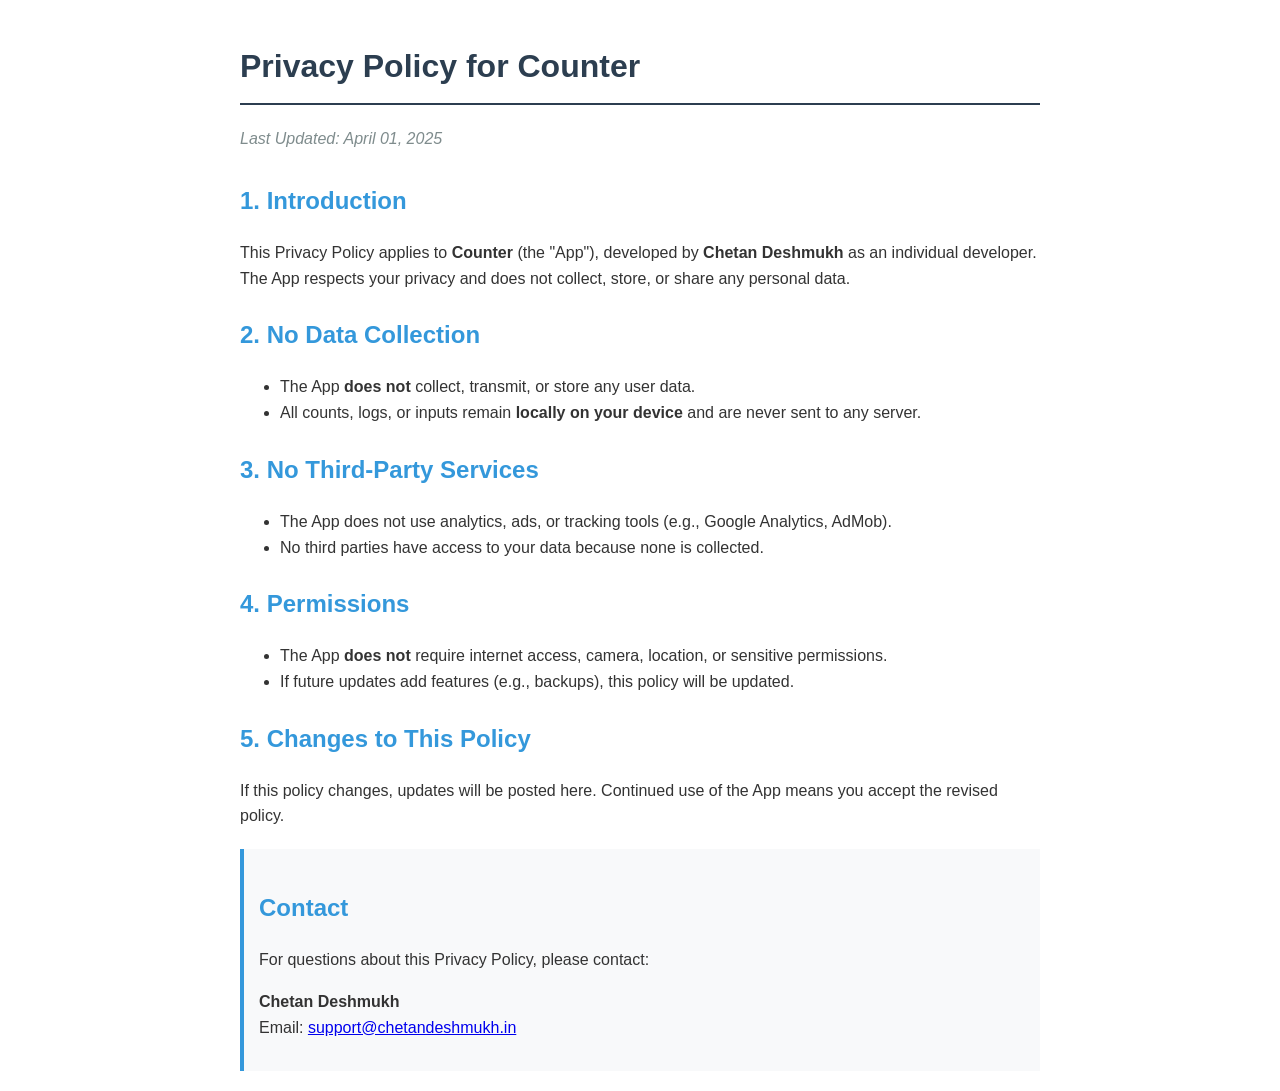
==== counter/privacypolicy.html @ 254cbb08 "Initial commit" ====
<!DOCTYPE html>
<html lang="en">
<head>
    <meta charset="UTF-8">
    <meta name="viewport" content="width=device-width, initial-scale=1.0">
    <title>Privacy Policy - Counter</title>
    <style>
        body {
            font-family: Arial, sans-serif;
            line-height: 1.6;
            margin: 0;
            padding: 20px;
            max-width: 800px;
            margin: 0 auto;
            color: #333;
        }
        h1 {
            color: #2c3e50;
            border-bottom: 2px solid #2c3e50;
            padding-bottom: 10px;
        }
        h2 {
            color: #3498db;
            margin-top: 25px;
        }
        .last-updated {
            font-style: italic;
            color: #7f8c8d;
            margin-bottom: 30px;
        }
        .contact {
            background-color: #f8f9fa;
            padding: 15px;
            border-left: 4px solid #3498db;
            margin-top: 20px;
        }
    </style>
</head>
<body>
    <h1>Privacy Policy for Counter</h1>
    <div class="last-updated">Last Updated: April 01, 2025</div>

    <h2>1. Introduction</h2>
    <p>This Privacy Policy applies to <strong>Counter</strong> (the "App"), developed by <strong>Chetan Deshmukh</strong> as an individual developer. The App respects your privacy and does not collect, store, or share any personal data.</p>

    <h2>2. No Data Collection</h2>
    <ul>
        <li>The App <strong>does not</strong> collect, transmit, or store any user data.</li>
        <li>All counts, logs, or inputs remain <strong>locally on your device</strong> and are never sent to any server.</li>
    </ul>

    <h2>3. No Third-Party Services</h2>
    <ul>
        <li>The App does not use analytics, ads, or tracking tools (e.g., Google Analytics, AdMob).</li>
        <li>No third parties have access to your data because none is collected.</li>
    </ul>

    <h2>4. Permissions</h2>
    <ul>
        <li>The App <strong>does not</strong> require internet access, camera, location, or sensitive permissions.</li>
        <li>If future updates add features (e.g., backups), this policy will be updated.</li>
    </ul>

    <h2>5. Changes to This Policy</h2>
    <p>If this policy changes, updates will be posted here. Continued use of the App means you accept the revised policy.</p>

    <div class="contact">
        <h2>Contact</h2>
        <p>For questions about this Privacy Policy, please contact:</p>
        <p><strong>Chetan Deshmukh</strong><br>
        Email: <a href="mailto:support@chetandeshmukh.in">support@chetandeshmukh.in</a></p>
    </div>
</body>
</html>
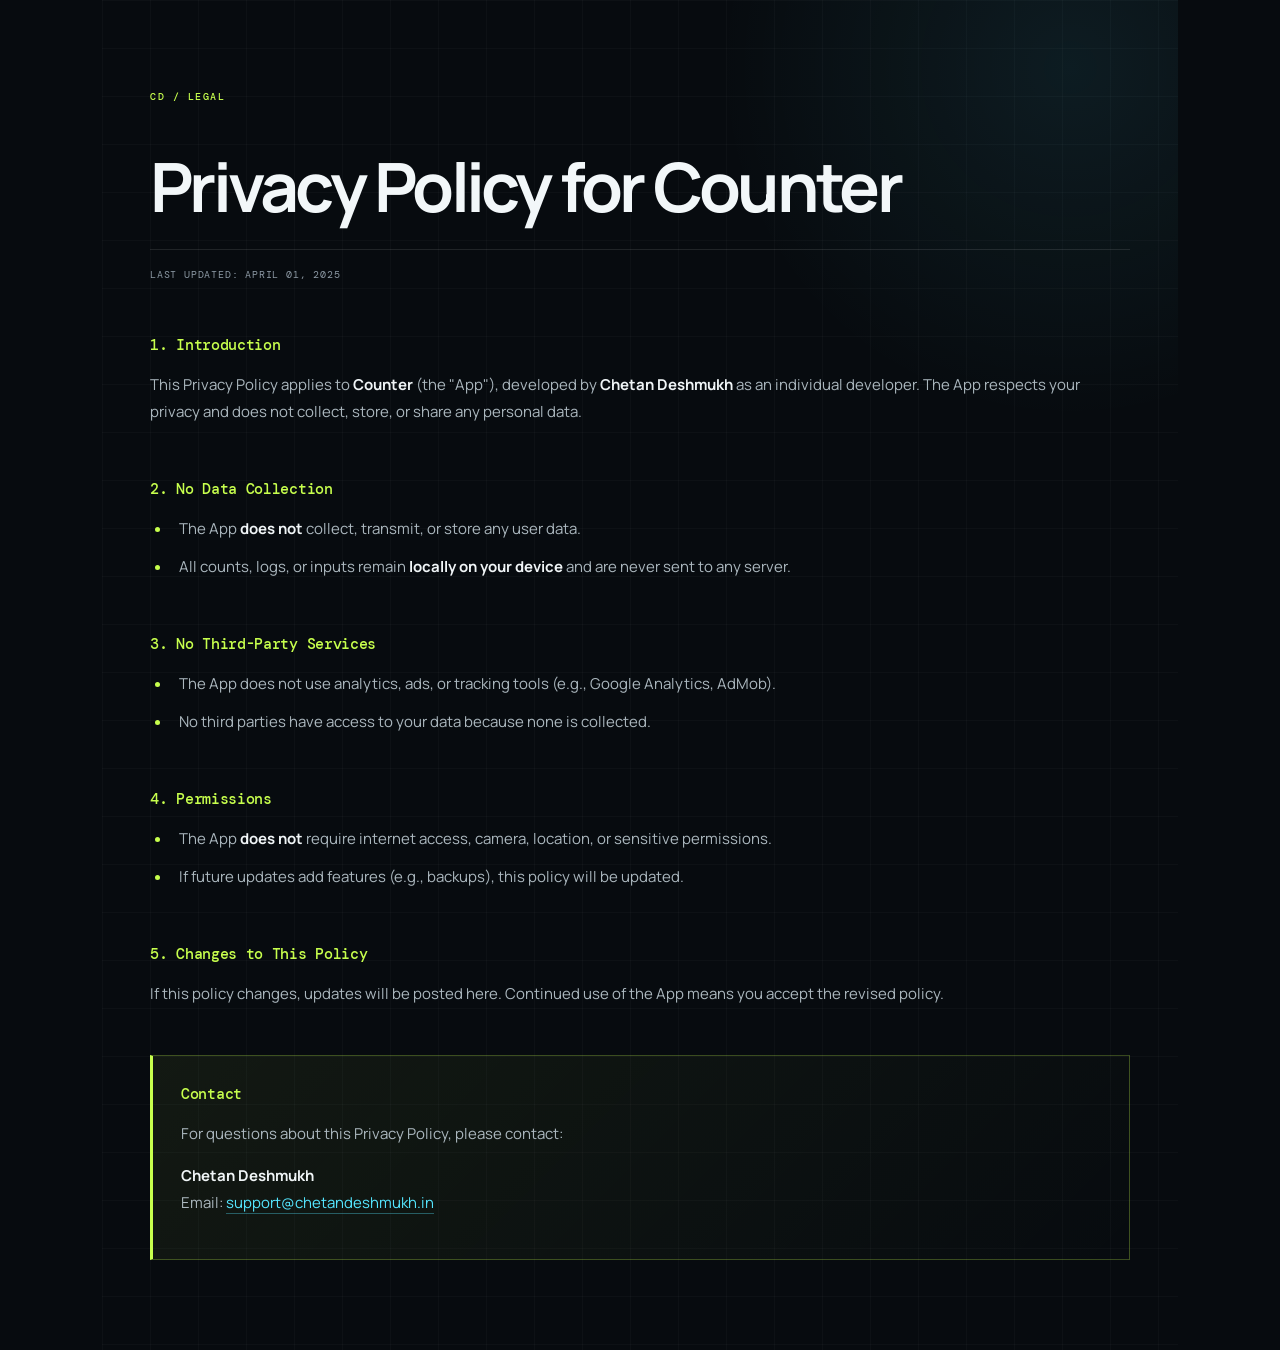
==== commit ff70afb7: "Redesign portfolio and add maintenance documentation" ====
--- a/counter/privacypolicy.html
+++ b/counter/privacypolicy.html
@@ -35,6 +35,7 @@
             margin-top: 20px;
         }
     </style>
+    <link rel="stylesheet" href="../assets/policy.css">
 </head>
 <body>
     <h1>Privacy Policy for Counter</h1>
@@ -71,4 +72,4 @@
         Email: <a href="mailto:support@chetandeshmukh.in">support@chetandeshmukh.in</a></p>
     </div>
 </body>
-</html>+</html>
--- a/assets/policy.css
+++ b/assets/policy.css
@@ -0,0 +1,92 @@
+@import url("https://fonts.googleapis.com/css2?family=DM+Mono:wght@400;500&family=Manrope:wght@400;500;600;700&display=swap");
+
+:root {
+    --policy-bg: #070b0f;
+    --policy-panel: #0d141b;
+    --policy-text: #dce5ea;
+    --policy-muted: #8d9aa5;
+    --policy-acid: #c7ff4d;
+    --policy-cyan: #55e6ff;
+    --policy-line: rgba(255,255,255,.1);
+}
+html { background: var(--policy-bg); }
+body {
+    position: relative;
+    max-width: 980px !important;
+    margin: 0 auto !important;
+    padding: 90px 48px !important;
+    color: var(--policy-text) !important;
+    background:
+        radial-gradient(circle at 90% 5%, rgba(85,230,255,.08), transparent 22rem),
+        linear-gradient(rgba(255,255,255,.022) 1px, transparent 1px),
+        linear-gradient(90deg, rgba(255,255,255,.022) 1px, transparent 1px),
+        var(--policy-bg) !important;
+    background-size: auto, 48px 48px, 48px 48px, auto !important;
+    font-family: "Manrope", Arial, sans-serif !important;
+    font-size: 15px;
+    line-height: 1.8 !important;
+}
+body::before {
+    content: "CD / LEGAL";
+    display: block;
+    margin-bottom: 48px;
+    color: var(--policy-acid);
+    font: 500 10px "DM Mono", monospace;
+    letter-spacing: .15em;
+}
+.container {
+    padding: 0 !important;
+    color: inherit !important;
+    background: transparent !important;
+    border-radius: 0 !important;
+    box-shadow: none !important;
+}
+h1 {
+    margin: 0 0 18px !important;
+    padding: 0 0 28px !important;
+    color: #f2f7f9 !important;
+    border-bottom: 1px solid var(--policy-line) !important;
+    font-size: clamp(38px, 6vw, 68px) !important;
+    line-height: 1.03 !important;
+    letter-spacing: -.055em;
+}
+h2 {
+    margin: 54px 0 16px !important;
+    color: var(--policy-acid) !important;
+    font: 500 15px "DM Mono", monospace !important;
+    letter-spacing: -.02em;
+}
+p, li { color: #abb7be; }
+strong { color: #f0f5f7; }
+a { color: var(--policy-cyan) !important; text-decoration: none !important; border-bottom: 1px solid rgba(85,230,255,.35); }
+a:hover { border-color: var(--policy-cyan); }
+code { padding: 2px 6px; color: var(--policy-acid); background: rgba(199,255,77,.08); font-family: "DM Mono", monospace; }
+ul { padding-left: 22px !important; }
+li { margin-bottom: 11px !important; padding-left: 7px; }
+li::marker { color: var(--policy-acid); }
+.last-updated {
+    margin-bottom: 45px !important;
+    color: var(--policy-muted) !important;
+    font: normal 10px "DM Mono", monospace !important;
+    letter-spacing: .08em;
+    text-transform: uppercase;
+}
+.contact, .sensitive-box {
+    margin-top: 48px !important;
+    padding: 28px !important;
+    border: 1px solid rgba(199,255,77,.25) !important;
+    border-left: 3px solid var(--policy-acid) !important;
+    color: inherit !important;
+    background: linear-gradient(135deg, rgba(199,255,77,.06), transparent) !important;
+}
+.contact h2 { margin-top: 0 !important; }
+.sensitive-box { border-color: rgba(85,230,255,.25) !important; border-left-color: var(--policy-cyan) !important; }
+.marathi { margin-top: 90px !important; padding-top: 70px !important; border-top: 1px solid var(--policy-line) !important; }
+footer { margin-top: 70px !important; padding-top: 25px; border-top: 1px solid var(--policy-line); color: var(--policy-muted) !important; font: 400 9px "DM Mono", monospace !important; text-transform: uppercase; }
+@media (max-width: 650px) {
+    body { padding: 55px 22px !important; font-size: 14px; }
+    body::before { margin-bottom: 35px; }
+    h1 { font-size: 40px !important; }
+    h2 { margin-top: 42px !important; }
+    .contact, .sensitive-box { padding: 22px !important; }
+}
